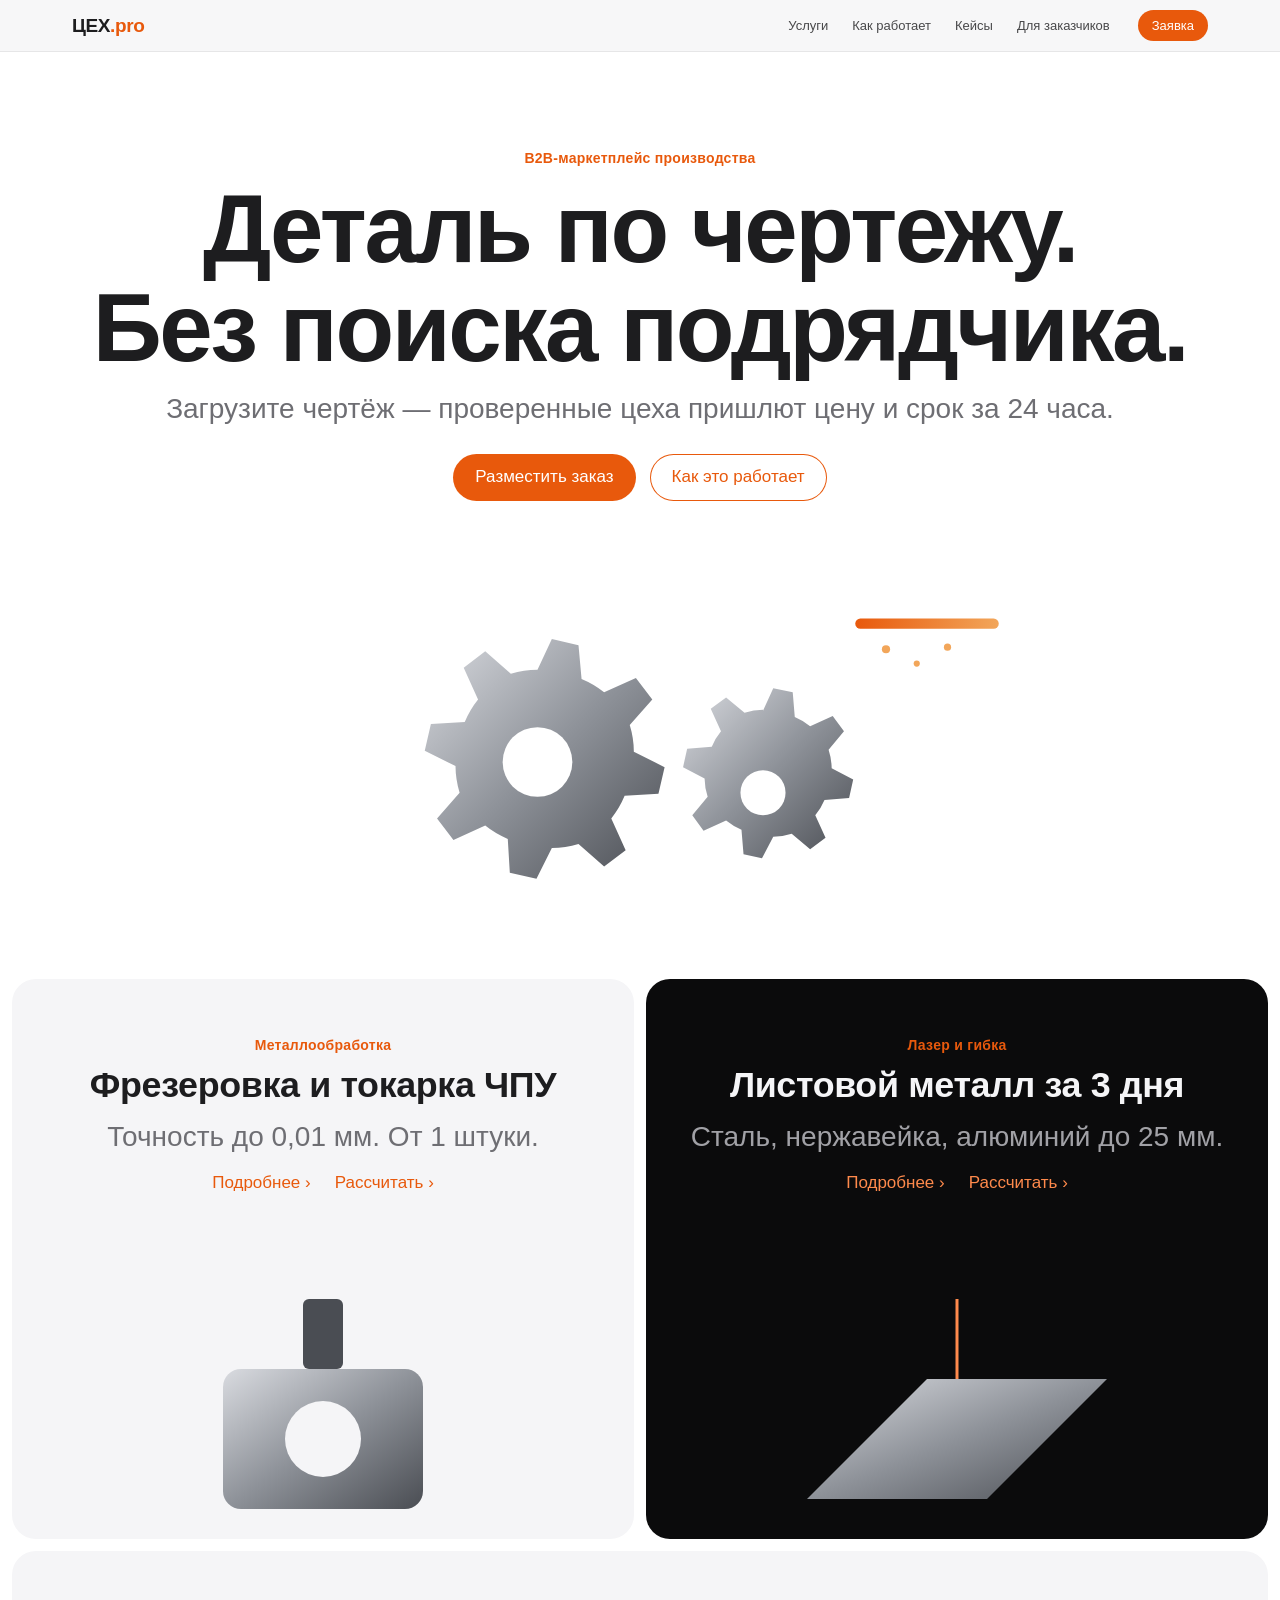
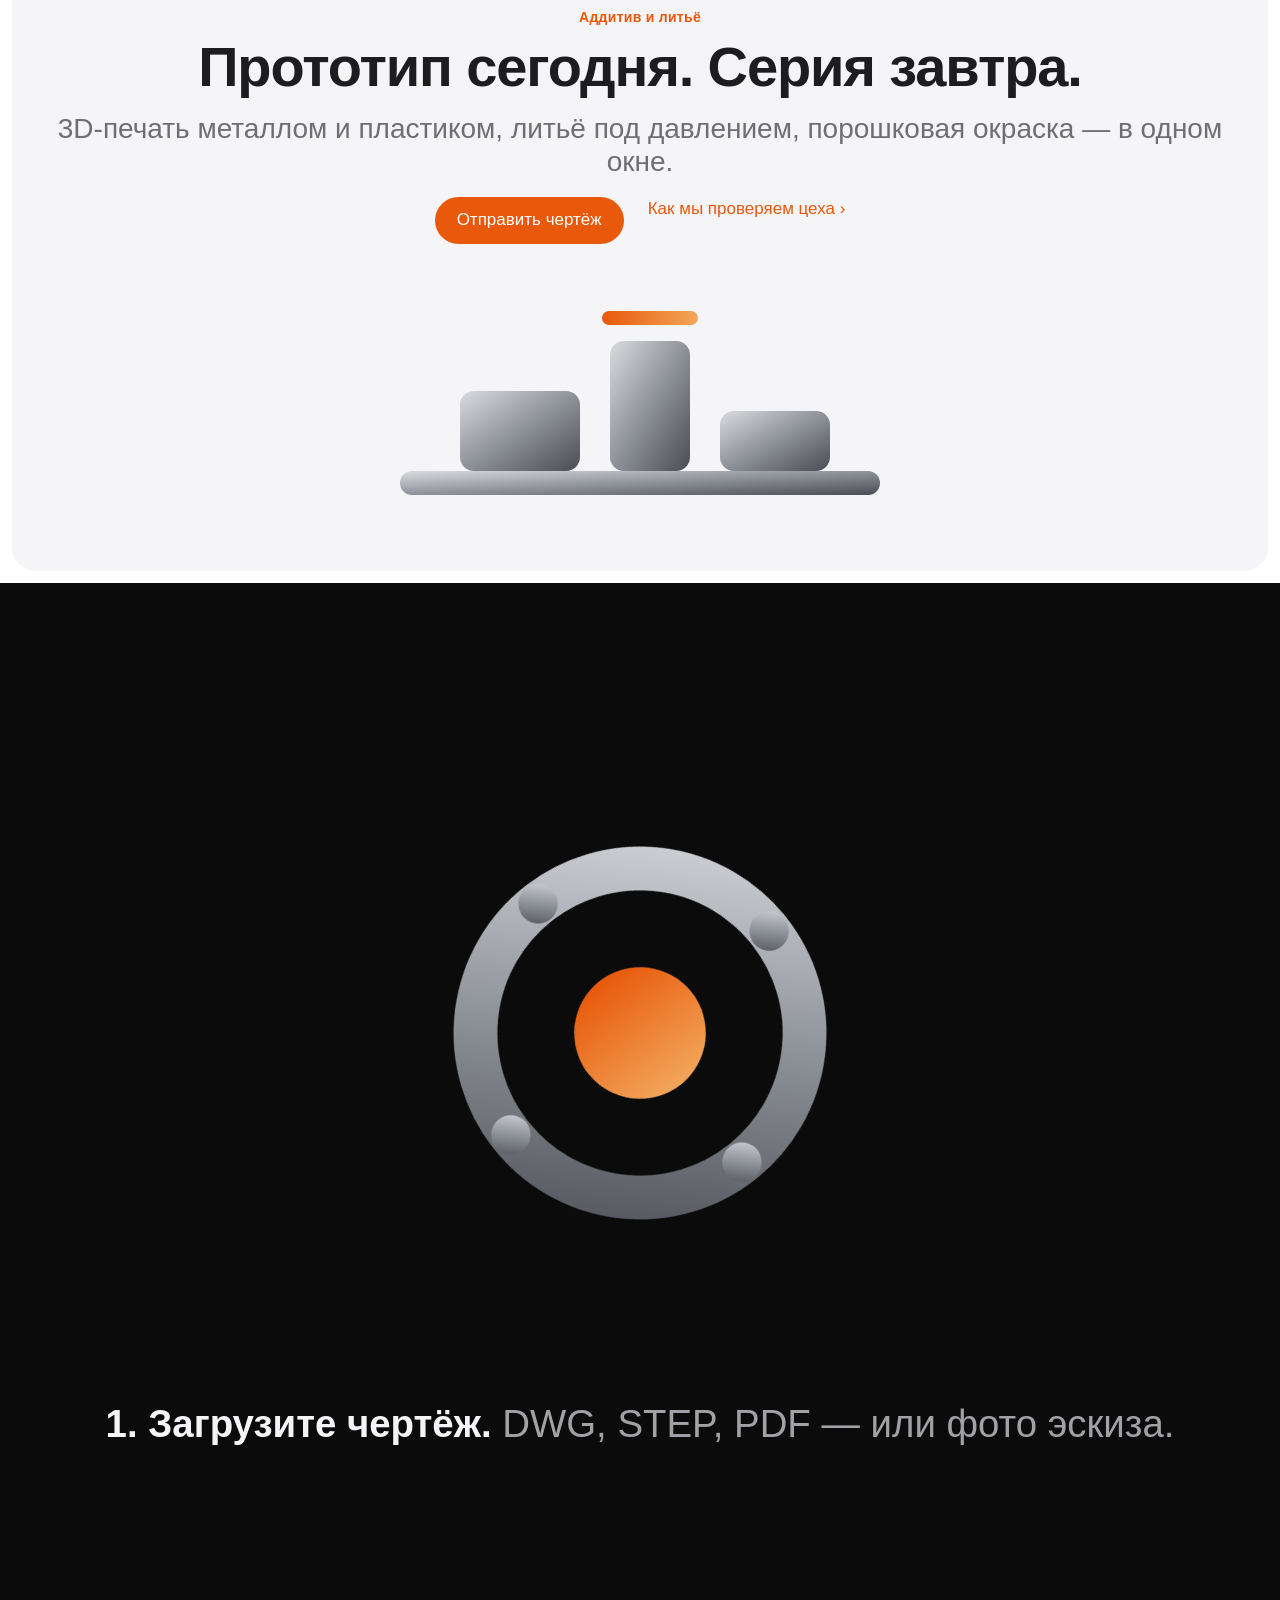
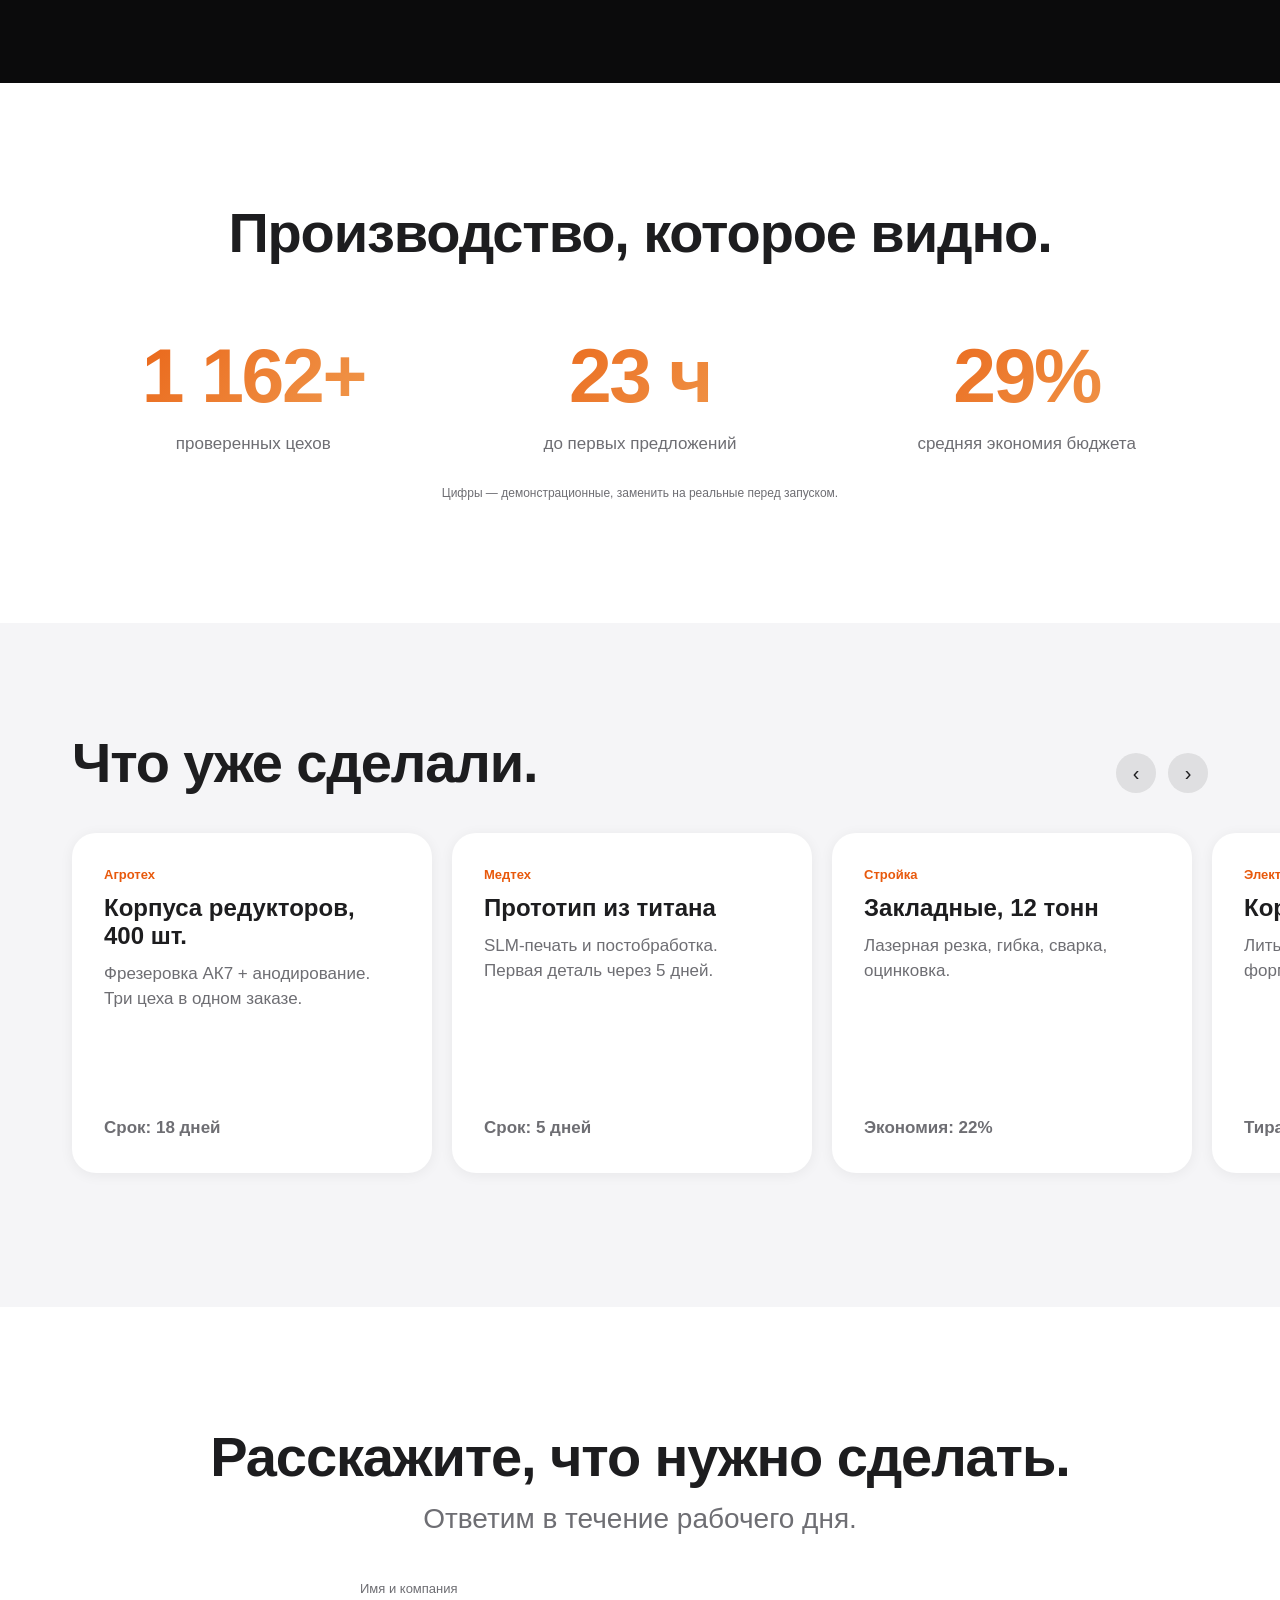
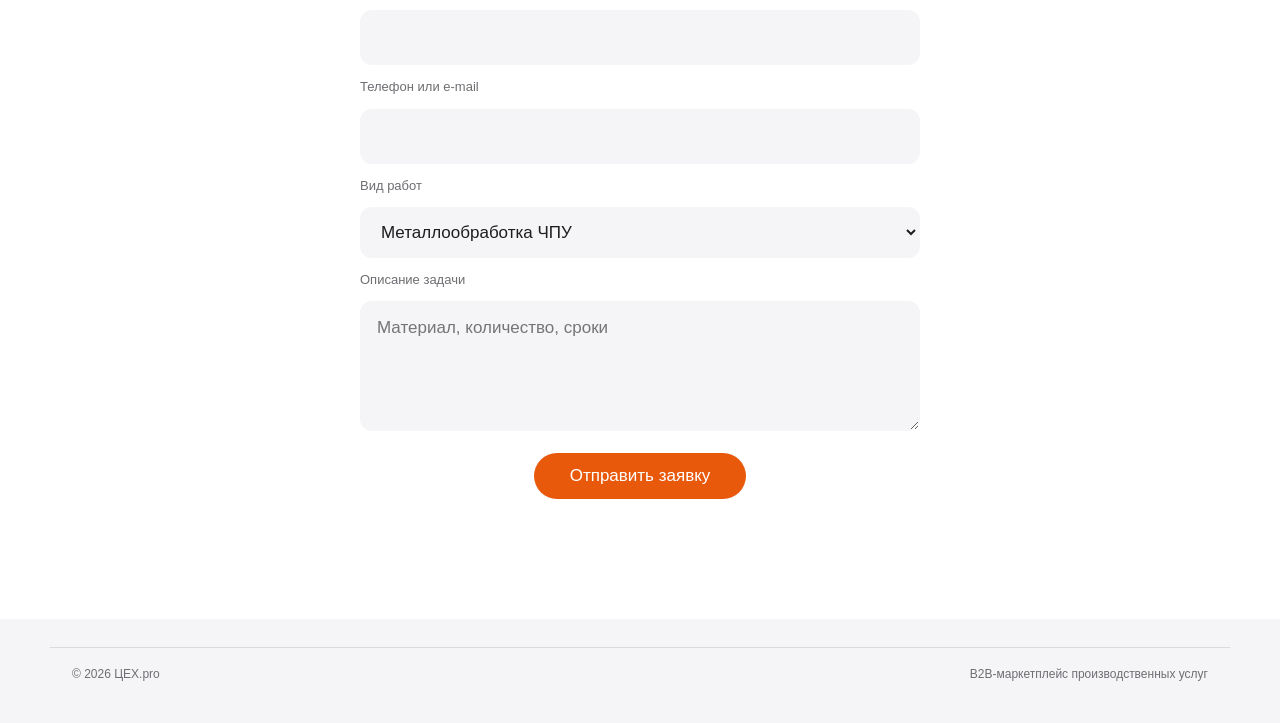
==== apple-style-study/index.html @ a1fe5747 "Лендинг ЦЕХ.pro в стиле apple.com: промт, Playwright-разбор метрик, оригинальная вёрстка с анимациям" ====
<!doctype html>
<html lang="ru">
<head>
<meta charset="utf-8">
<meta name="viewport" content="width=device-width, initial-scale=1">
<title>ЦЕХ.pro — производство под ваш заказ</title>
<meta name="description" content="ЦЕХ.pro — B2B-маркетплейс производственных услуг: металлообработка, лазерная резка, литьё, 3D-печать. Заявка — предложения от проверенных цехов.">
<style>
:root{
  --ink:#1d1d1f; --muted:#6e6e73; --bg:#fff; --bg-alt:#f5f5f7; --bg-dark:#0b0b0c; --ink-dark:#f5f5f7;
  --accent:#e8590c; --accent-hover:#c94a06; --accent-on-dark:#ff8a4c;
  --ease:cubic-bezier(.4,0,.6,1); --ease-out:cubic-bezier(.22,.61,.36,1);
  --radius:24px; --max:1180px;
  --font:-apple-system,BlinkMacSystemFont,"Segoe UI",Roboto,"Helvetica Neue",Arial,sans-serif;
}
@media (prefers-color-scheme:dark){:root{--ink:#f5f5f7;--muted:#a1a1a6;--bg:#000;--bg-alt:#161618;--accent:#ff7a33;--accent-hover:#ff8f52}}
*{box-sizing:border-box;margin:0;padding:0}
html{scroll-behavior:smooth}
body{font:17px/1.47 var(--font);color:var(--ink);background:var(--bg);-webkit-font-smoothing:antialiased;overflow-x:hidden}
a{color:inherit}
:focus-visible{outline:2px solid var(--accent);outline-offset:3px;border-radius:6px}
.wrap{max-width:var(--max);margin:0 auto;padding:0 22px}

/* Nav: glass */
.nav{position:sticky;top:0;z-index:50;height:52px;background:color-mix(in srgb,var(--bg-alt) 80%,transparent);
  backdrop-filter:saturate(1.8) blur(20px);-webkit-backdrop-filter:saturate(1.8) blur(20px);
  border-bottom:1px solid color-mix(in srgb,var(--ink) 8%,transparent)}
.nav .wrap{display:flex;align-items:center;gap:28px;height:100%}
.logo{font-weight:700;letter-spacing:-.02em;text-decoration:none;font-size:19px}
.logo b{color:var(--accent)}
.nav ul{display:flex;gap:24px;list-style:none;margin-left:auto;font-size:13px}
.nav ul a{text-decoration:none;opacity:.8;transition:opacity .32s var(--ease)}
.nav ul a:hover{opacity:1}
.nav .btn{padding:6px 14px;font-size:13px}
@media (max-width:760px){.nav ul{display:none}.nav .btn{margin-left:auto}}

/* Buttons */
.btn{display:inline-block;padding:11px 22px;border-radius:980px;background:var(--accent);color:#fff;text-decoration:none;
  font-size:17px;border:0;cursor:pointer;font-family:inherit;transition:background .32s var(--ease),transform .32s var(--ease)}
.btn:hover{background:var(--accent-hover)}
.btn:active{transform:scale(.97)}
.btn.ghost{background:transparent;color:var(--accent);box-shadow:inset 0 0 0 1px var(--accent)}
.btn.ghost:hover{background:var(--accent);color:#fff}
.link{color:var(--accent);text-decoration:none}
.link:hover{text-decoration:underline}
.link::after{content:" ›"}

/* Type */
.eyebrow{font-size:14px;font-weight:600;color:var(--accent);letter-spacing:.02em;margin-bottom:10px}
h1{font-size:clamp(44px,7.5vw,96px);line-height:1.04;letter-spacing:-.025em;font-weight:700}
h2{font-size:clamp(32px,4.6vw,56px);line-height:1.08;letter-spacing:-.02em;font-weight:700}
h3{font-size:clamp(26px,2.8vw,36px);line-height:1.12;letter-spacing:-.01em;font-weight:600}
.lead{font-size:clamp(19px,2.2vw,28px);line-height:1.2;color:var(--muted);margin-top:14px}
.ctas{display:flex;gap:14px;justify-content:center;flex-wrap:wrap;margin-top:28px}

/* Hero */
.hero{text-align:center;padding:96px 0 0;overflow:hidden}
.hero-art{margin:56px auto 0;width:min(820px,92vw);aspect-ratio:16/8;position:relative}
.hero-art svg{width:100%;height:100%;display:block}
.gear{transform-origin:center;transform-box:fill-box;animation:spin 18s linear infinite}
.gear.rev{animation-direction:reverse;animation-duration:12s}
@keyframes spin{to{transform:rotate(360deg)}}
.spark{animation:spark 1.6s var(--ease) infinite}
@keyframes spark{0%,100%{opacity:.15}50%{opacity:1}}

/* Tiles */
.tiles{display:grid;grid-template-columns:1fr 1fr;gap:12px;padding:12px}
.tile{border-radius:var(--radius);background:var(--bg-alt);min-height:560px;padding:56px 32px 0;text-align:center;overflow:hidden;
  display:flex;flex-direction:column;align-items:center}
.tile.dark{background:var(--bg-dark);color:var(--ink-dark)}
.tile.dark .lead{color:#a1a1a6}
.tile.dark .link{color:var(--accent-on-dark)}
.tile .ctas{margin-top:18px;gap:24px}
.tile-art{margin-top:auto;width:100%;max-width:420px;height:240px;transition:transform .9s var(--ease-out)}
.tile:hover .tile-art{transform:translateY(-10px) scale(1.03)}
.tile.wide{grid-column:1/-1;min-height:620px}
@media (max-width:760px){.tiles{grid-template-columns:1fr}.tile{min-height:500px;padding:44px 20px 0}}

/* Sticky scrollytelling */
.story{height:300vh;position:relative;background:var(--bg-dark);color:var(--ink-dark)}
.story-stage{position:sticky;top:0;height:100vh;display:grid;place-items:center;overflow:hidden}
.story-part{width:min(520px,70vw);will-change:transform,opacity}
.story-steps{position:absolute;inset:auto 0 9vh;text-align:center;padding:0 22px}
.story-steps p{font-size:clamp(22px,3vw,40px);font-weight:600;line-height:1.15;position:absolute;left:0;right:0;opacity:0;
  transform:translateY(20px);transition:opacity .6s var(--ease),transform .6s var(--ease)}
.story-steps p.on{opacity:1;transform:none}
.story-steps span{color:#a1a1a6;font-weight:400}

/* Numbers */
.stats{padding:120px 0;text-align:center}
.stats-grid{display:grid;grid-template-columns:repeat(3,1fr);gap:24px;margin-top:56px}
.stat b{display:block;font-size:clamp(48px,6vw,80px);font-weight:700;letter-spacing:-.03em;
  background:linear-gradient(135deg,var(--accent),#f2a65a);-webkit-background-clip:text;background-clip:text;color:transparent}
.stat span{color:var(--muted)}
@media (max-width:760px){.stats-grid{grid-template-columns:1fr}}

/* Carousel */
.cases{background:var(--bg-alt);padding:110px 0}
.rail{display:flex;gap:20px;overflow-x:auto;scroll-snap-type:x mandatory;padding:40px 22px 24px;scrollbar-width:none;
  scroll-padding-left:max(22px,calc((100vw - var(--max))/2 + 22px))}
.rail::-webkit-scrollbar{display:none}
.rail::before,.rail::after{content:"";flex:0 0 max(0px,calc((100vw - var(--max))/2))}
.card{flex:0 0 min(360px,80vw);scroll-snap-align:start;background:var(--bg);border-radius:var(--radius);padding:32px;min-height:340px;
  display:flex;flex-direction:column;box-shadow:0 2px 14px rgba(0,0,0,.06);transition:transform .32s var(--ease),box-shadow .32s var(--ease)}
.card:hover{transform:scale(1.015);box-shadow:0 8px 30px rgba(0,0,0,.1)}
.card small{color:var(--accent);font-weight:600;font-size:13px}
.card h4{font-size:24px;line-height:1.15;margin:10px 0 12px}
.card p{color:var(--muted)}
.card .price{margin-top:auto;font-weight:600}
.rail-nav{display:flex;gap:12px;justify-content:flex-end}
.rail-nav button{width:40px;height:40px;border-radius:50%;border:0;background:color-mix(in srgb,var(--ink) 10%,transparent);color:var(--ink);
  font-size:20px;cursor:pointer;transition:background .24s ease}
.rail-nav button:hover{background:color-mix(in srgb,var(--ink) 18%,transparent)}

/* Form */
.order{padding:120px 0;text-align:center}
form{max-width:560px;margin:44px auto 0;display:grid;gap:12px;text-align:left}
label{font-size:13px;color:var(--muted)}
input,textarea,select{width:100%;font:inherit;color:var(--ink);background:var(--bg-alt);border:1px solid transparent;border-radius:12px;
  padding:14px 16px;transition:border-color .24s ease,background .24s ease}
input:focus,textarea:focus,select:focus{outline:none;border-color:var(--accent);background:var(--bg)}
form .btn{justify-self:center;margin-top:10px;padding:13px 36px}
.ok{display:none;text-align:center;font-size:21px;margin-top:20px}

footer{background:var(--bg-alt);color:var(--muted);font-size:12px;padding:28px 0 40px}
footer .wrap{display:flex;justify-content:space-between;flex-wrap:wrap;gap:12px;border-top:1px solid color-mix(in srgb,var(--ink) 12%,transparent);padding-top:18px}

/* Reveal on scroll */
.reveal{opacity:0;transform:translateY(40px);transition:opacity .9s var(--ease-out),transform .9s var(--ease-out)}
.reveal.in{opacity:1;transform:none}
.reveal.d1{transition-delay:.1s}.reveal.d2{transition-delay:.2s}

@media (prefers-reduced-motion:reduce){
  *,*::before,*::after{animation:none!important;transition:none!important;scroll-behavior:auto!important}
  .reveal{opacity:1;transform:none}
  .story{height:auto}.story-stage{position:relative;height:auto;padding:100px 0 260px}
  .story-steps p{position:relative;opacity:1;transform:none;margin-bottom:18px}
}
</style>
</head>
<body>

<nav class="nav" aria-label="Основная навигация">
  <div class="wrap">
    <a class="logo" href="#top">ЦЕХ<b>.pro</b></a>
    <ul>
      <li><a href="#services">Услуги</a></li>
      <li><a href="#how">Как работает</a></li>
      <li><a href="#cases">Кейсы</a></li>
      <li><a href="#order">Для заказчиков</a></li>
    </ul>
    <a class="btn" href="#order">Заявка</a>
  </div>
</nav>

<main id="top">
<section class="hero">
  <div class="wrap">
    <p class="eyebrow reveal">B2B-маркетплейс производства</p>
    <h1 class="reveal d1">Деталь по чертежу.<br>Без поиска подрядчика.</h1>
    <p class="lead reveal d2">Загрузите чертёж — проверенные цеха пришлют цену и срок за 24 часа.</p>
    <div class="ctas reveal d2">
      <a class="btn" href="#order">Разместить заказ</a>
      <a class="btn ghost" href="#how">Как это работает</a>
    </div>
  </div>
  <div class="hero-art reveal" aria-hidden="true">
    <svg viewBox="0 0 800 400">
      <defs>
        <linearGradient id="steel" x1="0" y1="0" x2="1" y2="1"><stop offset="0" stop-color="#d9dbe0"/><stop offset=".5" stop-color="#8e9299"/><stop offset="1" stop-color="#4a4d53"/></linearGradient>
        <linearGradient id="hot" x1="0" y1="0" x2="1" y2="0"><stop offset="0" stop-color="#e8590c"/><stop offset="1" stop-color="#f2a65a"/></linearGradient>
      </defs>
      <g class="gear" ><path fill="url(#steel)" d="M300 110l14-30 26 6 3 33a90 90 0 0 1 22 13l31-14 16 21-22 25a90 90 0 0 1 4 26l30 15-6 26-33 2a90 90 0 0 1-13 22l14 31-21 16-25-22a90 90 0 0 1-26 4l-15 30-26-6-2-33a90 90 0 0 1-22-13l-31 14-16-21 22-25a90 90 0 0 1-4-26l-30-15 6-26 33-2a90 90 0 0 1 13-22l-14-31 21-16 25 22a90 90 0 0 1 26-4z"/><circle cx="300" cy="200" r="34" fill="var(--bg)"/></g>
      <g class="gear rev"><path fill="url(#steel)" d="M520 150l10-22 19 4 2 24a62 62 0 0 1 15 9l22-10 11 15-15 18a62 62 0 0 1 3 18l21 11-4 18-24 2a62 62 0 0 1-9 15l10 22-15 11-18-15a62 62 0 0 1-18 3l-11 21-18-4-2-24a62 62 0 0 1-15-9l-22 10-11-15 15-18a62 62 0 0 1-3-18l-21-11 4-18 24-2a62 62 0 0 1 9-15l-10-22 15-11 18 15a62 62 0 0 1 18-3z"/><circle cx="520" cy="230" r="22" fill="var(--bg)"/></g>
      <rect x="610" y="60" width="140" height="10" rx="5" fill="url(#hot)"/>
      <g fill="#f2a65a"><circle class="spark" cx="640" cy="90" r="4"/><circle class="spark" style="animation-delay:.4s" cx="670" cy="104" r="3"/><circle class="spark" style="animation-delay:.8s" cx="700" cy="88" r="3.5"/></g>
    </svg>
  </div>
</section>

<section class="tiles" id="services" aria-label="Услуги">
  <article class="tile reveal">
    <p class="eyebrow">Металлообработка</p>
    <h3>Фрезеровка и токарка ЧПУ</h3>
    <p class="lead">Точность до 0,01 мм. От 1 штуки.</p>
    <div class="ctas"><a class="link" href="#cases">Подробнее</a><a class="link" href="#order">Рассчитать</a></div>
    <svg class="tile-art" viewBox="0 0 420 240" aria-hidden="true"><rect x="110" y="70" width="200" height="140" rx="18" fill="url(#steel)"/><circle cx="210" cy="140" r="38" fill="var(--bg-alt)"/><rect x="190" y="0" width="40" height="70" rx="6" fill="#4a4d53"/></svg>
  </article>
  <article class="tile dark reveal d1">
    <p class="eyebrow">Лазер и гибка</p>
    <h3>Листовой металл за 3 дня</h3>
    <p class="lead">Сталь, нержавейка, алюминий до 25 мм.</p>
    <div class="ctas"><a class="link" href="#cases">Подробнее</a><a class="link" href="#order">Рассчитать</a></div>
    <svg class="tile-art" viewBox="0 0 420 240" aria-hidden="true"><path d="M60 200l120-120h180l-120 120z" fill="url(#steel)"/><path d="M180 80l60 0" stroke="url(#hot)" stroke-width="6" stroke-linecap="round"/><line x1="210" y1="0" x2="210" y2="80" stroke="#ff8a4c" stroke-width="3" class="spark"/></svg>
  </article>
  <article class="tile wide reveal">
    <p class="eyebrow">Аддитив и литьё</p>
    <h2>Прототип сегодня. Серия завтра.</h2>
    <p class="lead">3D-печать металлом и пластиком, литьё под давлением, порошковая окраска — в одном окне.</p>
    <div class="ctas"><a class="btn" href="#order">Отправить чертёж</a><a class="link" href="#how">Как мы проверяем цеха</a></div>
    <svg class="tile-art" style="max-width:640px;height:300px" viewBox="0 0 640 300" aria-hidden="true">
      <g fill="url(#steel)"><rect x="80" y="200" width="480" height="24" rx="12"/><rect x="140" y="120" width="120" height="80" rx="14"/><rect x="290" y="70" width="80" height="130" rx="14"/><rect x="400" y="140" width="110" height="60" rx="14"/></g>
      <rect x="282" y="40" width="96" height="14" rx="7" fill="url(#hot)"/>
    </svg>
  </article>
</section>

<section class="story" id="how" aria-label="Как работает">
  <div class="story-stage">
    <svg class="story-part" id="part" viewBox="0 0 400 400" aria-hidden="true">
      <circle cx="200" cy="200" r="150" fill="none" stroke="url(#steel)" stroke-width="40"/>
      <g fill="url(#steel)"><circle cx="200" cy="50" r="18"/><circle cx="350" cy="200" r="18"/><circle cx="200" cy="350" r="18"/><circle cx="50" cy="200" r="18"/></g>
      <circle cx="200" cy="200" r="60" fill="url(#hot)" id="core"/>
    </svg>
    <div class="story-steps" aria-live="polite">
      <p data-step="0" class="on">1. Загрузите чертёж. <span>DWG, STEP, PDF — или фото эскиза.</span></p>
      <p data-step="1">2. Получите предложения. <span>Цена и срок от 3–7 цехов за сутки.</span></p>
      <p data-step="2">3. Примите деталь. <span>Оплата через безопасную сделку после приёмки.</span></p>
    </div>
  </div>
</section>

<section class="stats">
  <div class="wrap">
    <h2 class="reveal">Производство, которое видно.</h2>
    <div class="stats-grid">
      <div class="stat reveal"><b data-count="1200" data-suffix="+">0</b><span>проверенных цехов</span></div>
      <div class="stat reveal d1"><b data-count="24" data-suffix=" ч">0</b><span>до первых предложений</span></div>
      <div class="stat reveal d2"><b data-count="30" data-suffix="%">0</b><span>средняя экономия бюджета</span></div>
    </div>
    <p style="color:var(--muted);font-size:12px;margin-top:28px">Цифры — демонстрационные, заменить на реальные перед запуском.</p>
  </div>
</section>

<section class="cases" id="cases" aria-label="Кейсы">
  <div class="wrap" style="display:flex;justify-content:space-between;align-items:end;gap:20px;flex-wrap:wrap">
    <h2 class="reveal">Что уже сделали.</h2>
    <div class="rail-nav"><button type="button" data-dir="-1" aria-label="Назад">‹</button><button type="button" data-dir="1" aria-label="Вперёд">›</button></div>
  </div>
  <div class="rail" id="rail" tabindex="0" aria-label="Карусель кейсов">
    <article class="card"><small>Агротех</small><h4>Корпуса редукторов, 400 шт.</h4><p>Фрезеровка АК7 + анодирование. Три цеха в одном заказе.</p><p class="price">Срок: 18 дней</p></article>
    <article class="card"><small>Медтех</small><h4>Прототип из титана</h4><p>SLM-печать и постобработка. Первая деталь через 5 дней.</p><p class="price">Срок: 5 дней</p></article>
    <article class="card"><small>Стройка</small><h4>Закладные, 12 тонн</h4><p>Лазерная резка, гибка, сварка, оцинковка.</p><p class="price">Экономия: 22%</p></article>
    <article class="card"><small>Электроника</small><h4>Корпуса приборов</h4><p>Литьё ABS под давлением, пресс-форма за 3 недели.</p><p class="price">Тираж: 5 000 шт.</p></article>
    <article class="card"><small>Машиностроение</small><h4>Валы и втулки</h4><p>Токарная обработка 40Х, термообработка, ОТК.</p><p class="price">Брак: 0%</p></article>
  </div>
</section>

<section class="order" id="order" aria-label="Заявка">
  <div class="wrap">
    <h2 class="reveal">Расскажите, что нужно сделать.</h2>
    <p class="lead reveal d1">Ответим в течение рабочего дня.</p>
    <form id="form" class="reveal d2">
      <label for="f-name">Имя и компания</label><input id="f-name" name="name" required autocomplete="organization">
      <label for="f-contact">Телефон или e-mail</label><input id="f-contact" name="contact" required>
      <label for="f-kind">Вид работ</label>
      <select id="f-kind" name="kind"><option>Металлообработка ЧПУ</option><option>Лазерная резка и гибка</option><option>3D-печать</option><option>Литьё</option><option>Другое</option></select>
      <label for="f-msg">Описание задачи</label><textarea id="f-msg" name="msg" rows="4" placeholder="Материал, количество, сроки"></textarea>
      <button class="btn" type="submit">Отправить заявку</button>
    </form>
    <p class="ok" id="ok" role="status">Спасибо! Заявка принята (демо — данные никуда не отправлены).</p>
  </div>
</section>
</main>

<footer><div class="wrap"><span>© 2026 ЦЕХ.pro</span><span>B2B-маркетплейс производственных услуг</span></div></footer>

<script>
(() => {
  const reduce = matchMedia('(prefers-reduced-motion: reduce)').matches;

  // Reveal on scroll
  const io = new IntersectionObserver(es => es.forEach(e => {
    if (e.isIntersecting) { e.target.classList.add('in'); io.unobserve(e.target); }
  }), { threshold: .15, rootMargin: '0px 0px -40px 0px' });
  document.querySelectorAll('.reveal').forEach(el => io.observe(el));

  // Count-up
  const cio = new IntersectionObserver(es => es.forEach(e => {
    if (!e.isIntersecting) return; cio.unobserve(e.target);
    const el = e.target, end = +el.dataset.count, suf = el.dataset.suffix || '';
    if (reduce) { el.textContent = end.toLocaleString('ru') + suf; return; }
    const t0 = performance.now(), dur = 1400;
    const tick = t => { const p = Math.min(1, (t - t0) / dur), v = Math.round(end * (1 - Math.pow(1 - p, 3)));
      el.textContent = v.toLocaleString('ru') + suf; if (p < 1) requestAnimationFrame(tick); };
    requestAnimationFrame(tick);
  }), { threshold: .6 });
  document.querySelectorAll('[data-count]').forEach(el => cio.observe(el));

  // Sticky scrollytelling
  const story = document.querySelector('.story'), part = document.getElementById('part'),
        core = document.getElementById('core'), steps = [...document.querySelectorAll('.story-steps p')];
  let ticking = false;
  const onScroll = () => {
    ticking = false;
    const r = story.getBoundingClientRect(), total = story.offsetHeight - innerHeight;
    const p = Math.min(1, Math.max(0, -r.top / total));
    part.style.transform = `scale(${0.7 + p * 0.5}) rotate(${p * 180}deg)`;
    part.style.opacity = 0.35 + Math.min(1, p * 3) * 0.65;
    core.style.opacity = p;
    const idx = Math.min(steps.length - 1, Math.floor(p * steps.length));
    steps.forEach((s, i) => s.classList.toggle('on', i === idx));
  };
  if (!reduce) {
    addEventListener('scroll', () => { if (!ticking) { ticking = true; requestAnimationFrame(onScroll); } }, { passive: true });
    onScroll();
  }

  // Carousel buttons
  const rail = document.getElementById('rail');
  document.querySelectorAll('.rail-nav button').forEach(b => b.addEventListener('click', () =>
    rail.scrollBy({ left: b.dataset.dir * (rail.querySelector('.card').offsetWidth + 20), behavior: reduce ? 'auto' : 'smooth' })));

  // Demo form
  document.getElementById('form').addEventListener('submit', e => {
    e.preventDefault(); e.target.style.display = 'none'; document.getElementById('ok').style.display = 'block';
  });
})();
</script>
</body>
</html>
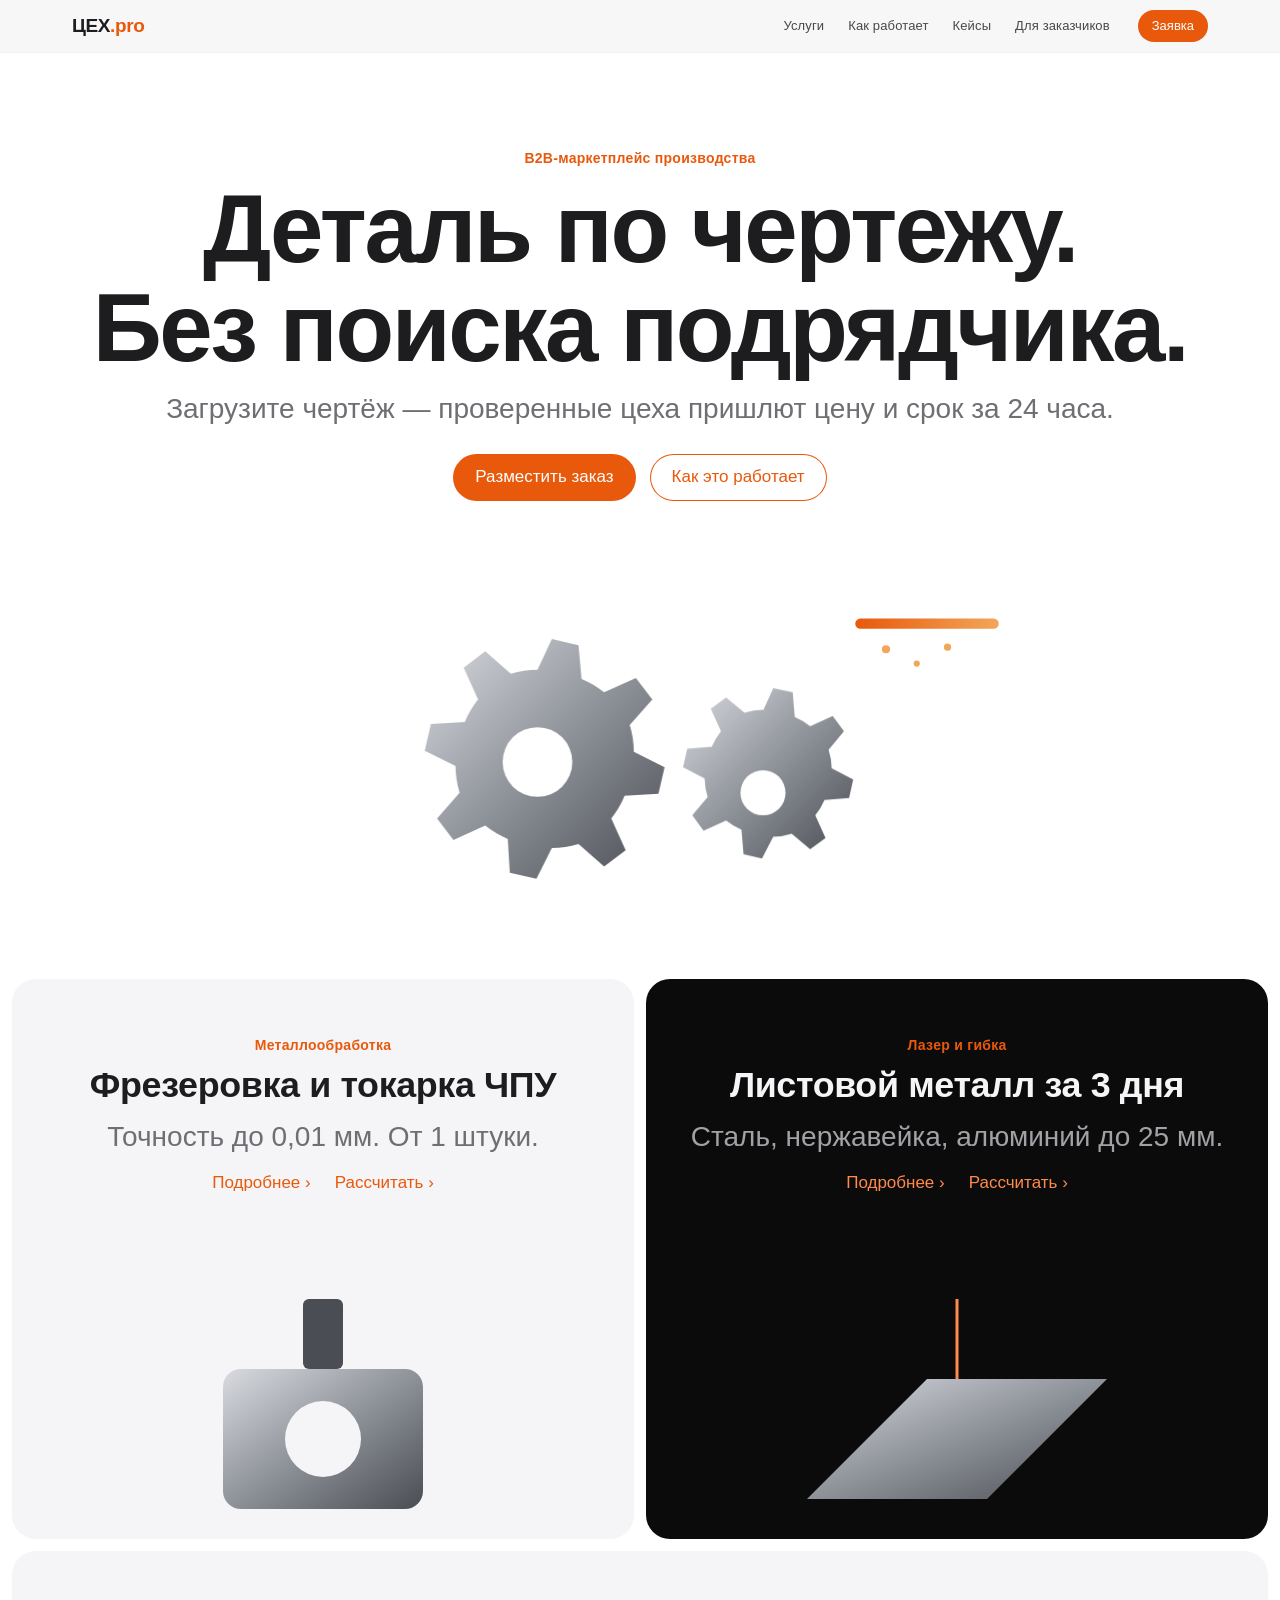
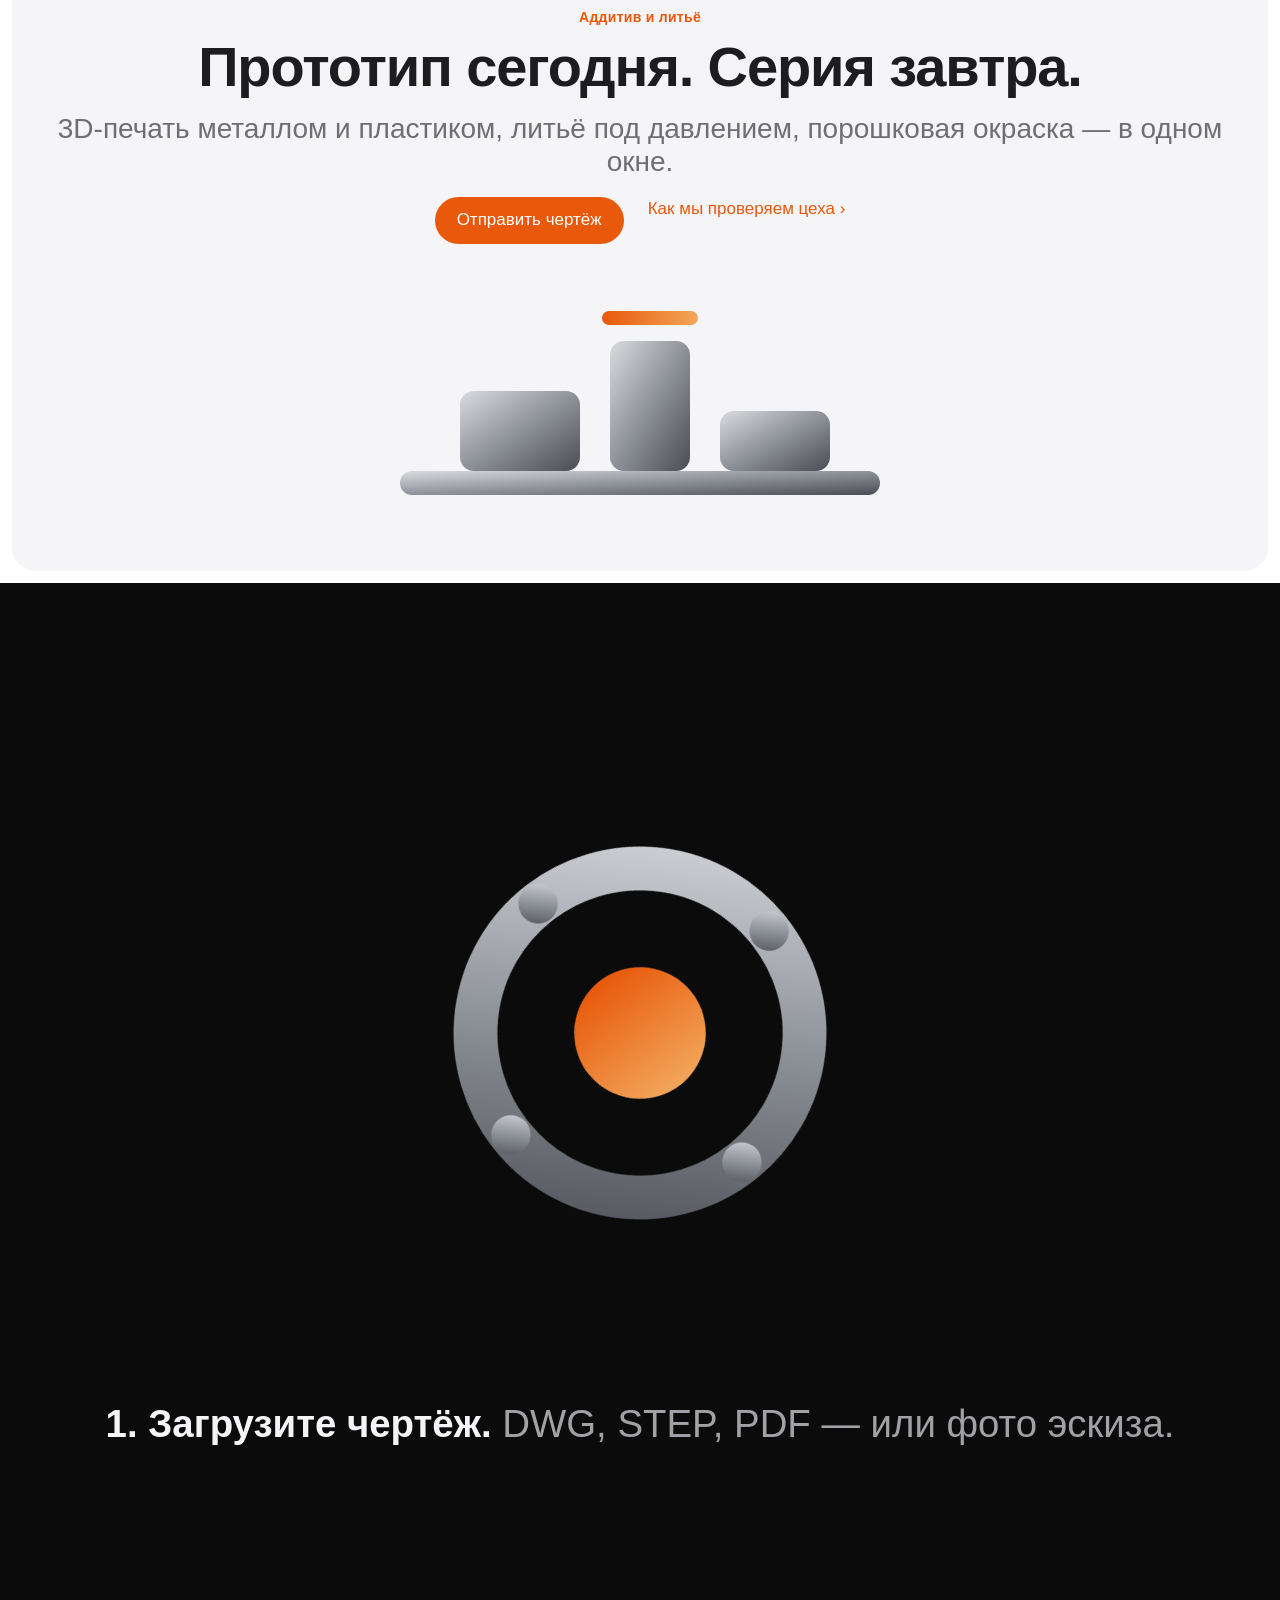
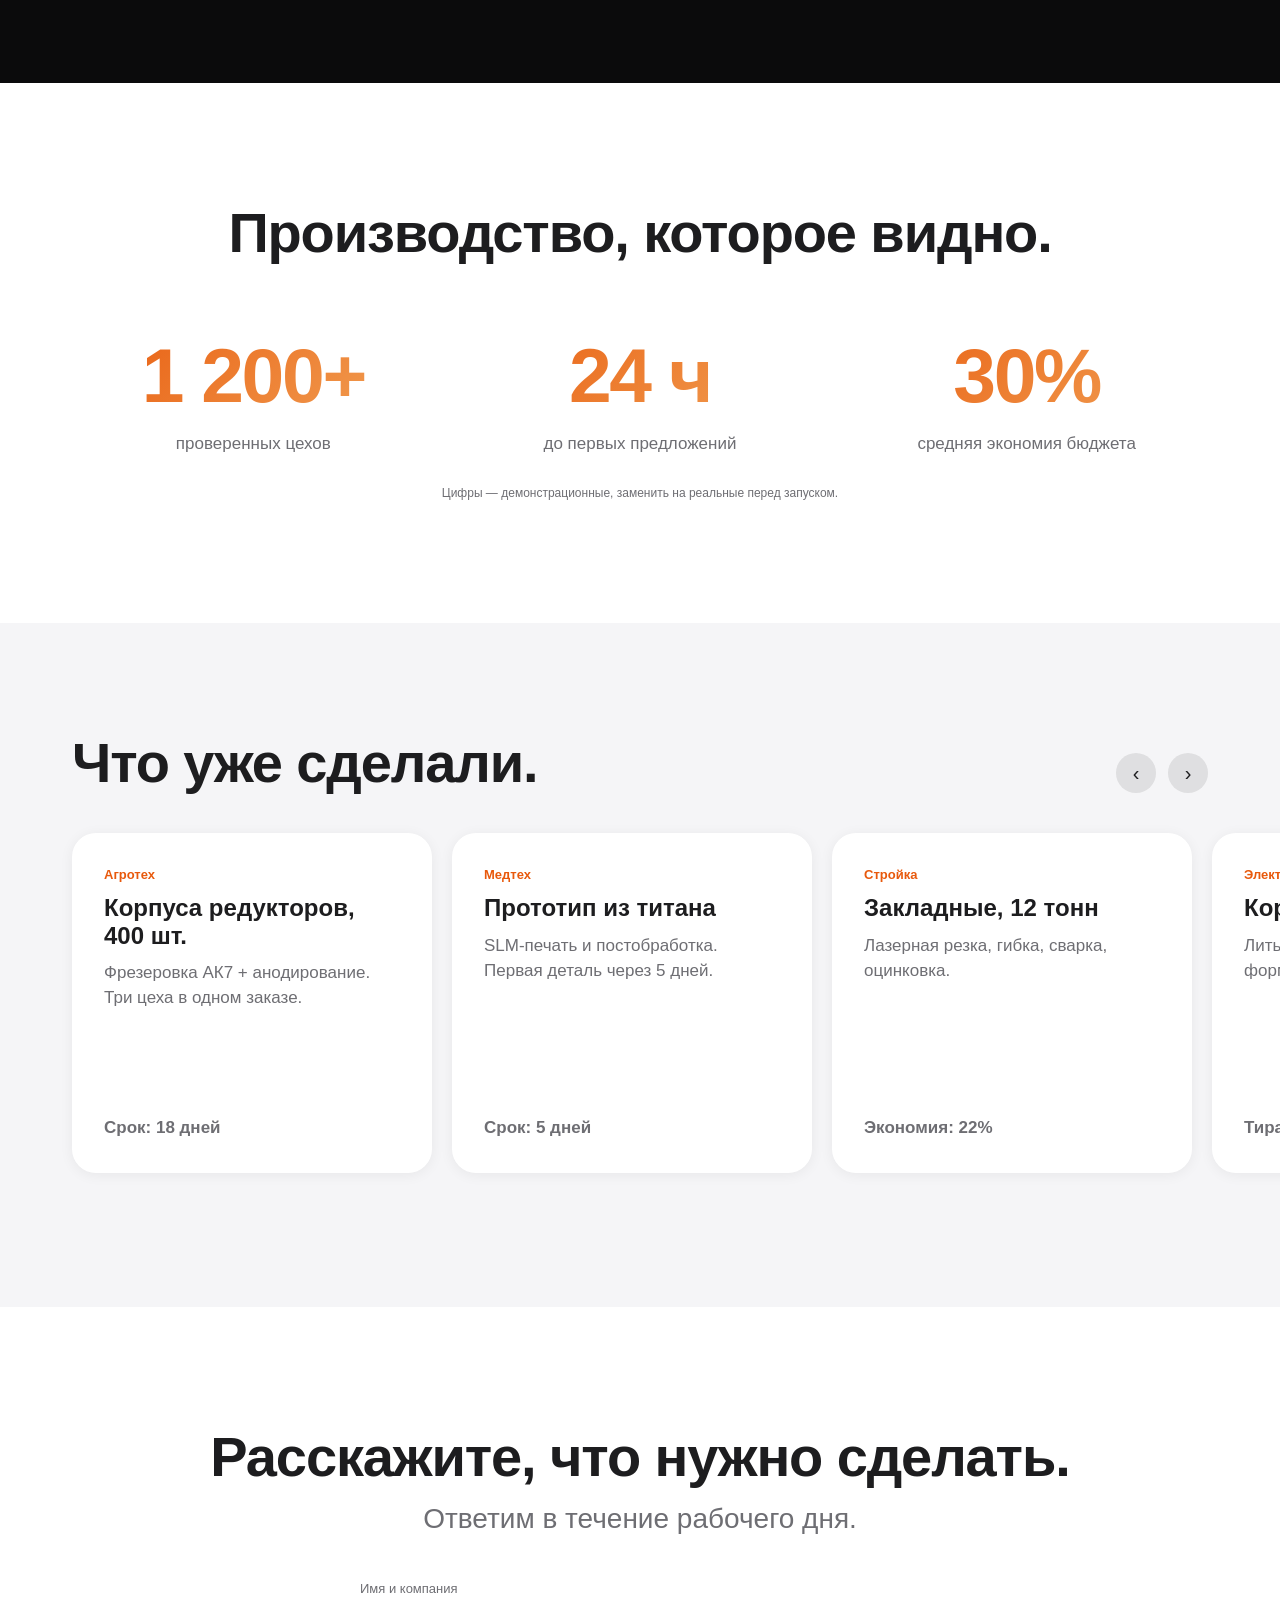
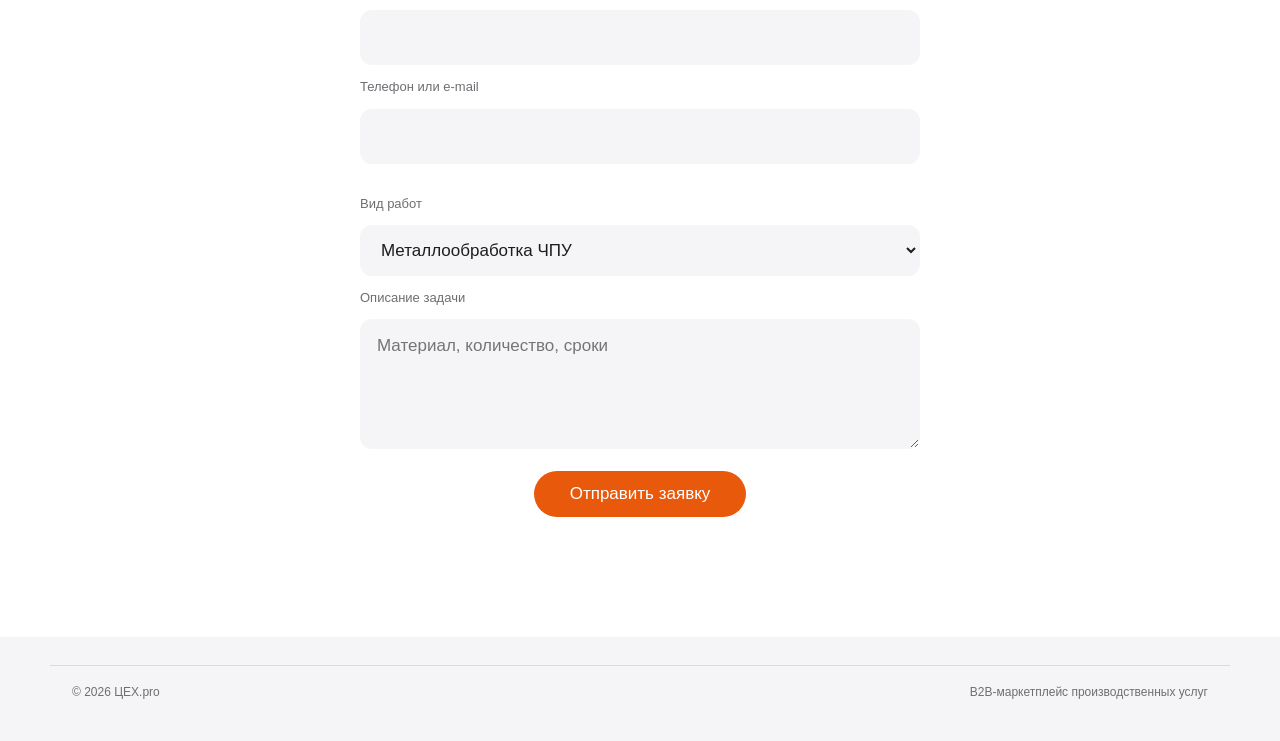
==== commit 09379071: "Применён скилл apple-design: физика карусели, скролл-шестерни, мгновенный отклик, inline-валидация, " ====
--- a/apple-style-study/index.html
+++ b/apple-style-study/index.html
@@ -24,7 +24,10 @@
 /* Nav: glass */
 .nav{position:sticky;top:0;z-index:50;height:52px;background:color-mix(in srgb,var(--bg-alt) 80%,transparent);
   backdrop-filter:saturate(1.8) blur(20px);-webkit-backdrop-filter:saturate(1.8) blur(20px);
-  border-bottom:1px solid color-mix(in srgb,var(--ink) 8%,transparent)}
+  box-shadow:0 1px 0 color-mix(in srgb,var(--ink) 6%,transparent)}
+.nav ul a,.logo{letter-spacing:.01em}
+@media (prefers-reduced-transparency:reduce){.nav{background:var(--bg-alt);backdrop-filter:none;-webkit-backdrop-filter:none}}
+@media (prefers-contrast:more){.nav{background:var(--bg);box-shadow:0 1px 0 var(--ink)}:root{--muted:#3a3a3c}}
 .nav .wrap{display:flex;align-items:center;gap:28px;height:100%}
 .logo{font-weight:700;letter-spacing:-.02em;text-decoration:none;font-size:19px}
 .logo b{color:var(--accent)}
@@ -38,7 +41,7 @@
 .btn{display:inline-block;padding:11px 22px;border-radius:980px;background:var(--accent);color:#fff;text-decoration:none;
   font-size:17px;border:0;cursor:pointer;font-family:inherit;transition:background .32s var(--ease),transform .32s var(--ease)}
 .btn:hover{background:var(--accent-hover)}
-.btn:active{transform:scale(.97)}
+.btn:active{transform:scale(.97);transition:transform .1s ease-out}
 .btn.ghost{background:transparent;color:var(--accent);box-shadow:inset 0 0 0 1px var(--accent)}
 .btn.ghost:hover{background:var(--accent);color:#fff}
 .link{color:var(--accent);text-decoration:none}
@@ -57,9 +60,7 @@
 .hero{text-align:center;padding:96px 0 0;overflow:hidden}
 .hero-art{margin:56px auto 0;width:min(820px,92vw);aspect-ratio:16/8;position:relative}
 .hero-art svg{width:100%;height:100%;display:block}
-.gear{transform-origin:center;transform-box:fill-box;animation:spin 18s linear infinite}
-.gear.rev{animation-direction:reverse;animation-duration:12s}
-@keyframes spin{to{transform:rotate(360deg)}}
+.gear{transform-origin:center;transform-box:fill-box;will-change:transform}
 .spark{animation:spark 1.6s var(--ease) infinite}
 @keyframes spark{0%,100%{opacity:.15}50%{opacity:1}}
 
@@ -99,6 +100,9 @@
 .rail{display:flex;gap:20px;overflow-x:auto;scroll-snap-type:x mandatory;padding:40px 22px 24px;scrollbar-width:none;
   scroll-padding-left:max(22px,calc((100vw - var(--max))/2 + 22px))}
 .rail::-webkit-scrollbar{display:none}
+.rail.drag{scroll-snap-type:none;cursor:grabbing;user-select:none}
+@media (pointer:fine){.rail{cursor:grab}}
+.rail .card{will-change:transform}
 .rail::before,.rail::after{content:"";flex:0 0 max(0px,calc((100vw - var(--max))/2))}
 .card{flex:0 0 min(360px,80vw);scroll-snap-align:start;background:var(--bg);border-radius:var(--radius);padding:32px;min-height:340px;
   display:flex;flex-direction:column;box-shadow:0 2px 14px rgba(0,0,0,.06);transition:transform .32s var(--ease),box-shadow .32s var(--ease)}
@@ -120,6 +124,8 @@
   padding:14px 16px;transition:border-color .24s ease,background .24s ease}
 input:focus,textarea:focus,select:focus{outline:none;border-color:var(--accent);background:var(--bg)}
 form .btn{justify-self:center;margin-top:10px;padding:13px 36px}
+input:user-invalid{border-color:#d70015}
+.hint{font-size:12px;color:#d70015;min-height:1em;margin-top:-6px}
 .ok{display:none;text-align:center;font-size:21px;margin-top:20px}
 
 footer{background:var(--bg-alt);color:var(--muted);font-size:12px;padding:28px 0 40px}
@@ -131,8 +137,10 @@
 .reveal.d1{transition-delay:.1s}.reveal.d2{transition-delay:.2s}
 
 @media (prefers-reduced-motion:reduce){
-  *,*::before,*::after{animation:none!important;transition:none!important;scroll-behavior:auto!important}
-  .reveal{opacity:1;transform:none}
+  *,*::before,*::after{animation:none!important;scroll-behavior:auto!important}
+  .reveal{transform:none;transition:opacity .4s ease}
+  .btn,.card,.tile-art{transition:background .2s ease,opacity .2s ease!important;transform:none!important}
+  .story-steps p{transition:none}
   .story{height:auto}.story-stage{position:relative;height:auto;padding:100px 0 260px}
   .story-steps p{position:relative;opacity:1;transform:none;margin-bottom:18px}
 }
@@ -252,7 +260,7 @@
     <p class="lead reveal d1">Ответим в течение рабочего дня.</p>
     <form id="form" class="reveal d2">
       <label for="f-name">Имя и компания</label><input id="f-name" name="name" required autocomplete="organization">
-      <label for="f-contact">Телефон или e-mail</label><input id="f-contact" name="contact" required>
+      <label for="f-contact">Телефон или e-mail</label><input id="f-contact" name="contact" required aria-describedby="f-contact-hint" pattern="(\+?[0-9 \(\)\-]{10,})|([^@\s]+@[^@\s]+\.[^@\s]+)"><p class="hint" id="f-contact-hint" aria-live="polite"></p>
       <label for="f-kind">Вид работ</label>
       <select id="f-kind" name="kind"><option>Металлообработка ЧПУ</option><option>Лазерная резка и гибка</option><option>3D-печать</option><option>Литьё</option><option>Другое</option></select>
       <label for="f-msg">Описание задачи</label><textarea id="f-msg" name="msg" rows="4" placeholder="Материал, количество, сроки"></textarea>
@@ -306,10 +314,71 @@
     onScroll();
   }
 
-  // Carousel buttons
+  // Hero gears follow the scroll (direct manipulation instead of an endless loop)
+  const gears = document.querySelectorAll('.gear');
+  if (!reduce) addEventListener('scroll', () => requestAnimationFrame(() => {
+    const a = scrollY * 0.25;
+    gears[0].style.transform = `rotate(${a}deg)`; gears[1].style.transform = `rotate(${-a * 1.45}deg)`;
+  }), { passive: true });
+
+  // Carousel: 1:1 drag, momentum projection, critically damped spring with velocity handoff, rubber-band
   const rail = document.getElementById('rail');
-  document.querySelectorAll('.rail-nav button').forEach(b => b.addEventListener('click', () =>
-    rail.scrollBy({ left: b.dataset.dir * (rail.querySelector('.card').offsetWidth + 20), behavior: reduce ? 'auto' : 'smooth' })));
+  const cards = [...rail.querySelectorAll('.card')];
+  const maxScroll = () => rail.scrollWidth - rail.clientWidth;
+  const snaps = () => cards.map((c, i) => i === 0 ? 0 : Math.min(maxScroll(), Math.max(0, c.offsetLeft - cards[0].offsetLeft)));
+  const project = (v, d = 0.998) => (v / 1000) * d / (1 - d);           // Apple's projection, v in px/s
+  const rubber = (o, dim, c = 0.55) => (o * dim * c) / (dim + c * Math.abs(o));
+  let spring = null, over = 0;
+  const setOver = o => { over = o; cards.forEach(c => c.style.transform = o ? `translateX(${-o}px)` : ''); };
+  function springTo(target, v0 = 0, response = 0.4) {                    // damping 1.0, starts from live value
+    cancelAnimationFrame(spring);
+    if (reduce) { rail.scrollLeft = target; setOver(0); return; }
+    const w = 2 * Math.PI / response; let x = rail.scrollLeft + over, v = v0, last = performance.now();
+    const step = now => {
+      const dt = Math.min(0.032, (now - last) / 1000); last = now;
+      v += (-w * w * (x - target) - 2 * w * v) * dt; x += v * dt;
+      const m = maxScroll();
+      rail.scrollLeft = Math.min(m, Math.max(0, x)); setOver(x < 0 ? x : x > m ? x - m : 0);
+      if (Math.abs(x - target) < 0.5 && Math.abs(v) < 5) { rail.scrollLeft = target; setOver(0); rail.classList.remove('drag'); return; }
+      spring = requestAnimationFrame(step);
+    };
+    rail.classList.add('drag'); spring = requestAnimationFrame(step);
+  }
+  const nearest = pos => snaps().reduce((a, b) => Math.abs(b - pos) < Math.abs(a - pos) ? b : a);
+  let drag = null;
+  rail.addEventListener('pointerdown', e => {
+    if (e.pointerType !== 'mouse' || e.button !== 0) return;              // touch keeps native scroll
+    cancelAnimationFrame(spring);                                          // interruptible: grab mid-flight
+    drag = { x0: e.clientX, s0: rail.scrollLeft + over, hist: [[e.clientX, e.timeStamp]], moved: false, id: e.pointerId };
+  });
+  rail.addEventListener('pointermove', e => {
+    if (!drag) return;
+    const dx = e.clientX - drag.x0;
+    if (!drag.moved) { if (Math.abs(dx) < 10) return; drag.moved = true; rail.setPointerCapture(drag.id); rail.classList.add('drag'); }
+    const raw = drag.s0 - dx, m = maxScroll();
+    rail.scrollLeft = Math.min(m, Math.max(0, raw));
+    setOver(raw < 0 ? rubber(raw, rail.clientWidth) : raw > m ? rubber(raw - m, rail.clientWidth) : 0);
+    drag.hist.push([e.clientX, e.timeStamp]); if (drag.hist.length > 5) drag.hist.shift();
+  });
+  const release = e => {
+    if (!drag) return;
+    const d = drag; drag = null;
+    if (!d.moved) { rail.classList.remove('drag'); return; }
+    const [x1, t1] = d.hist[0], [x2, t2] = d.hist[d.hist.length - 1];
+    const v = t2 > t1 ? -(x2 - x1) / (t2 - t1) * 1000 : 0;               // scroll velocity, px/s
+    springTo(nearest(rail.scrollLeft + over + project(v)), v);
+  };
+  rail.addEventListener('pointerup', release); rail.addEventListener('pointercancel', release);
+  rail.addEventListener('click', e => { if (rail.classList.contains('drag')) e.preventDefault(); }, true);
+  document.querySelectorAll('.rail-nav button').forEach(b => b.addEventListener('click', () => {
+    const cur = nearest(rail.scrollLeft), i = snaps().indexOf(cur), s = snaps();
+    springTo(s[Math.min(s.length - 1, Math.max(0, i + +b.dataset.dir))]);
+  }));
+
+  // Inline validation (on blur, not only on submit)
+  const contact = document.getElementById('f-contact'), hint = document.getElementById('f-contact-hint');
+  const check = () => { hint.textContent = contact.value && !contact.validity.valid ? 'Укажите телефон (от 10 цифр) или e-mail' : ''; };
+  contact.addEventListener('blur', check); contact.addEventListener('input', () => hint.textContent && check());
 
   // Demo form
   document.getElementById('form').addEventListener('submit', e => {
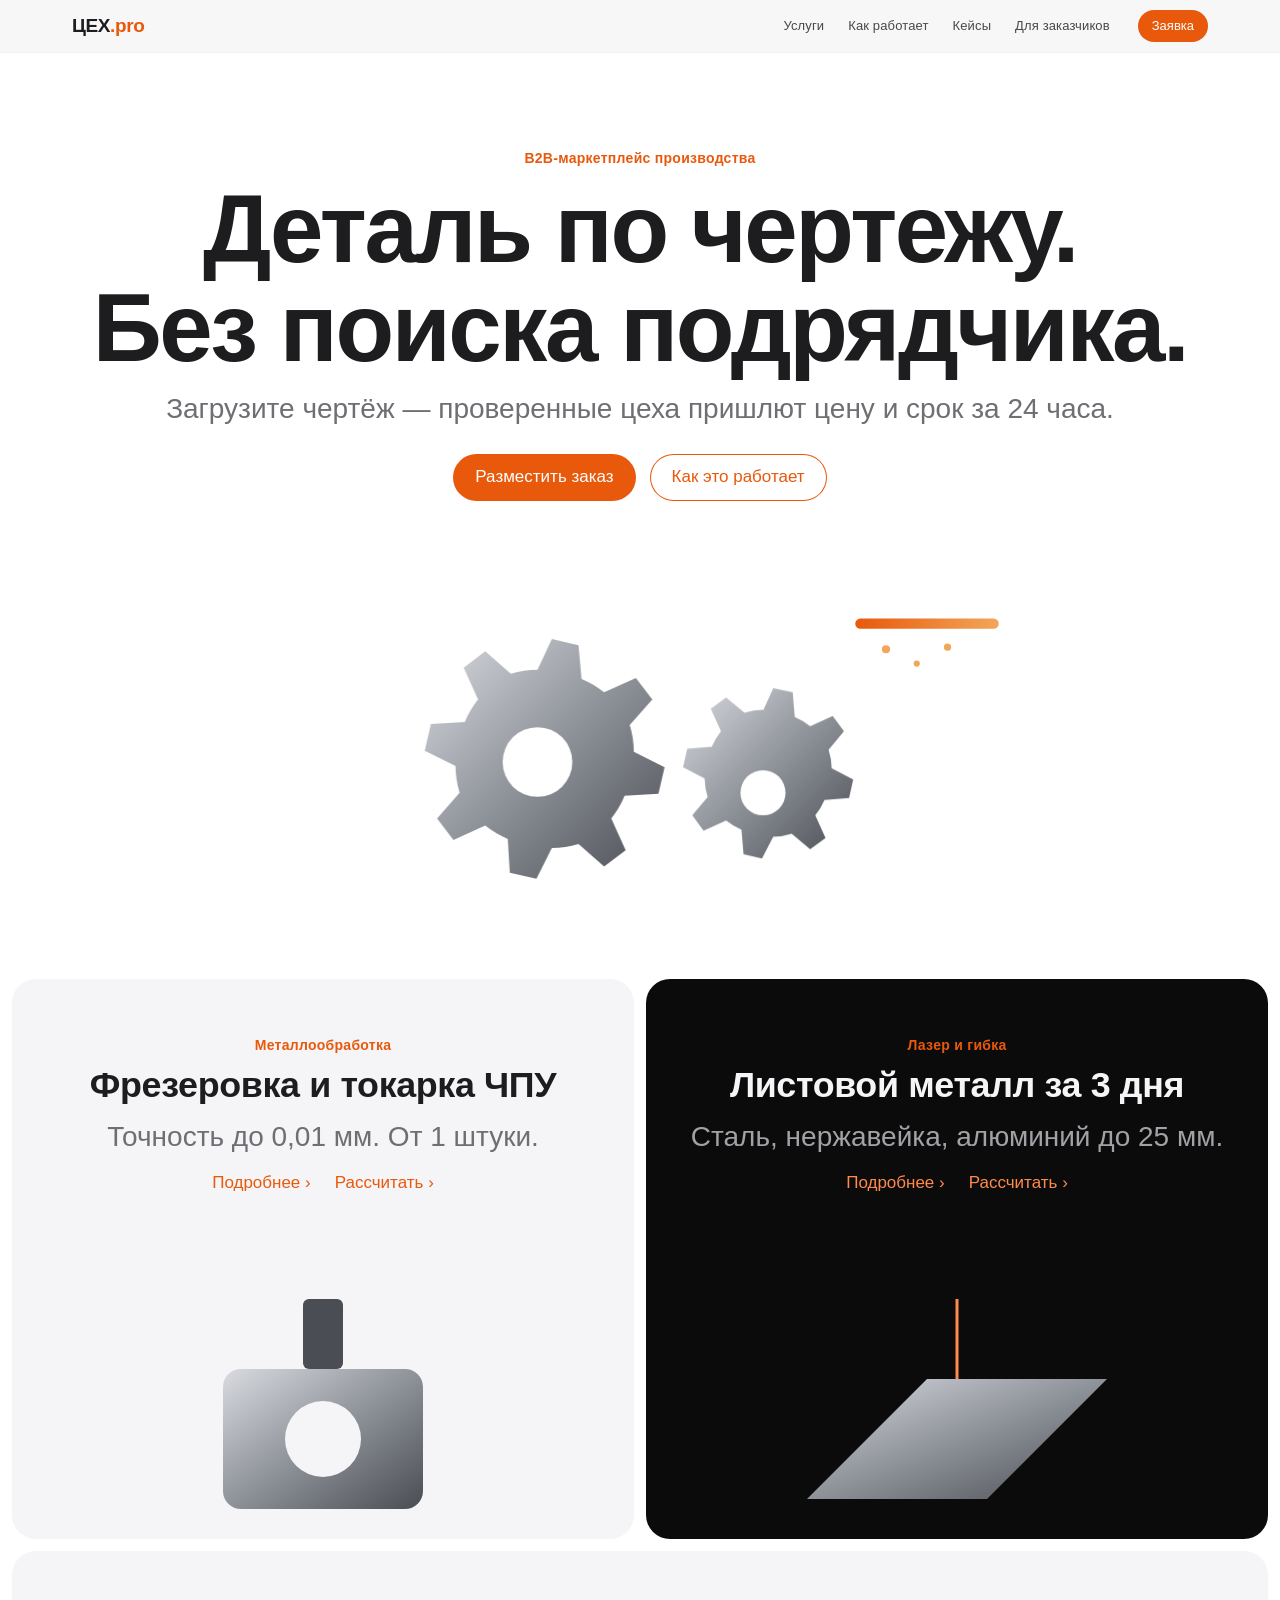
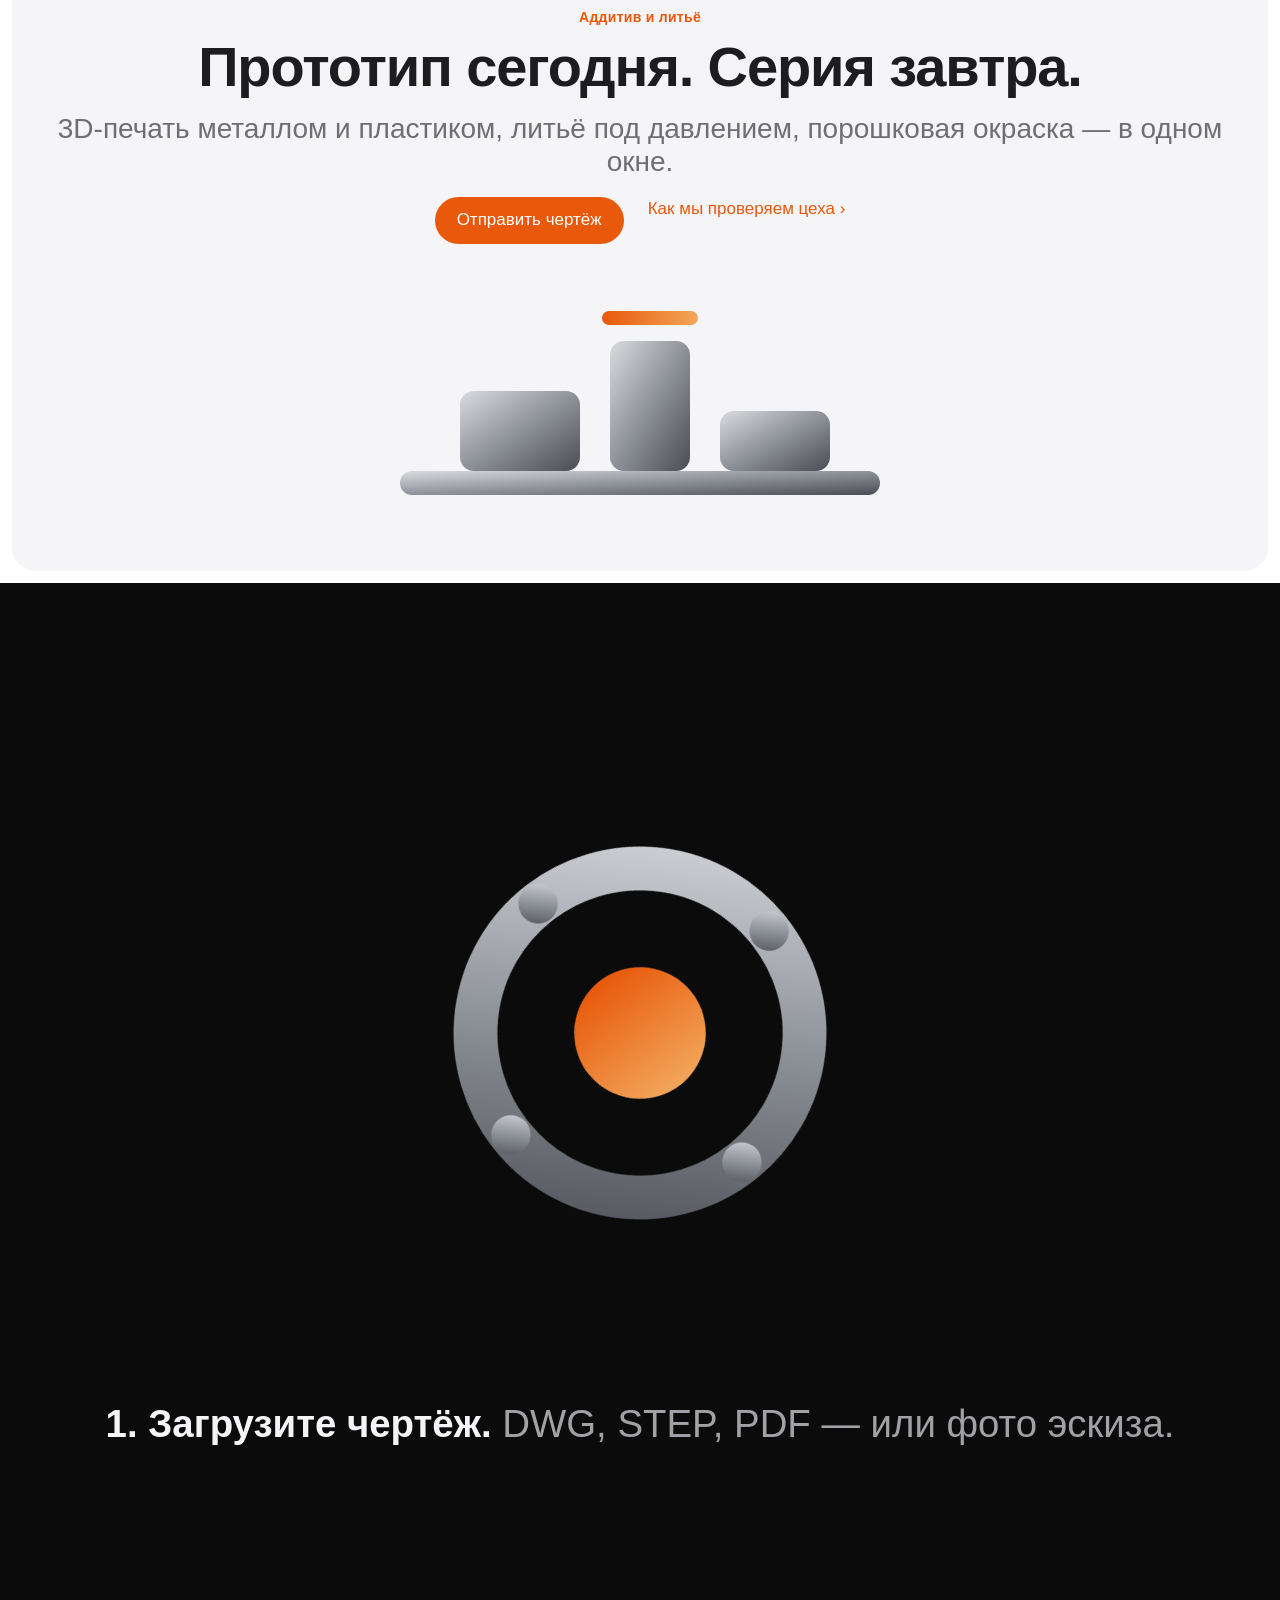
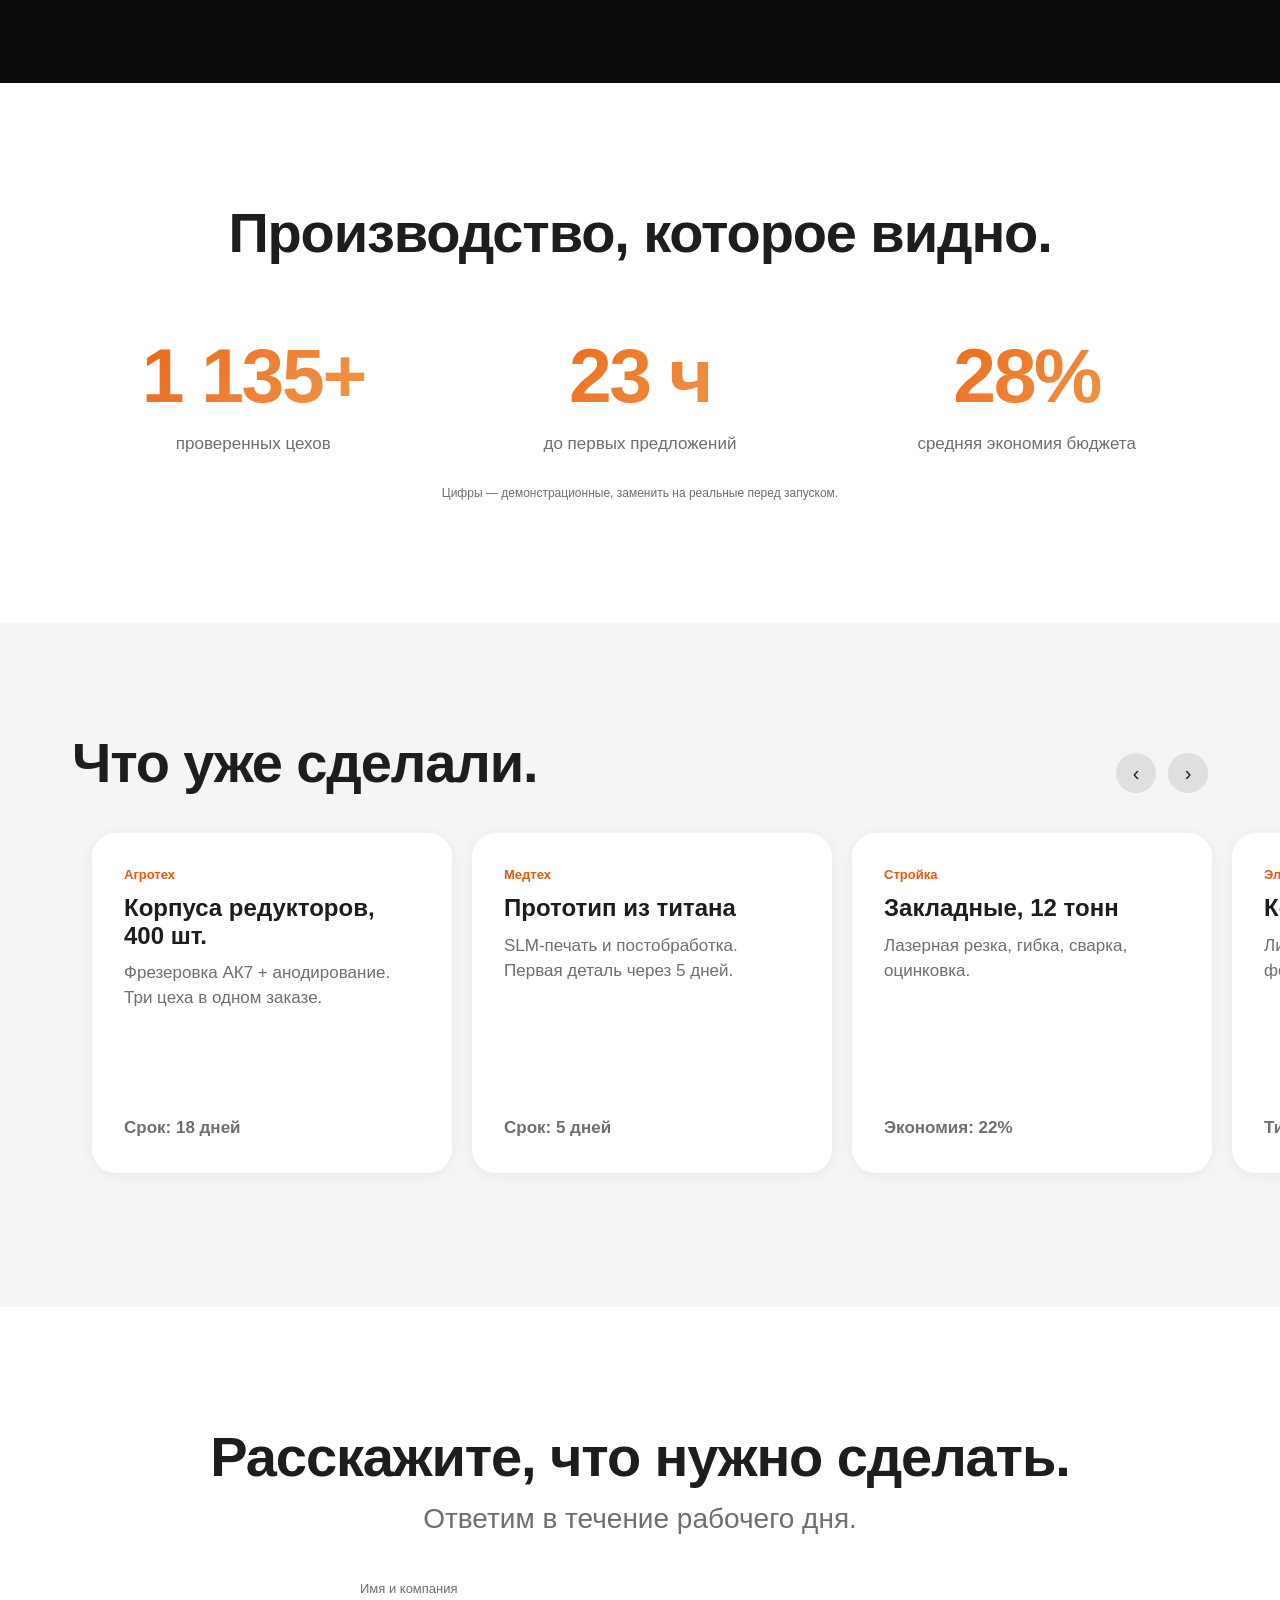
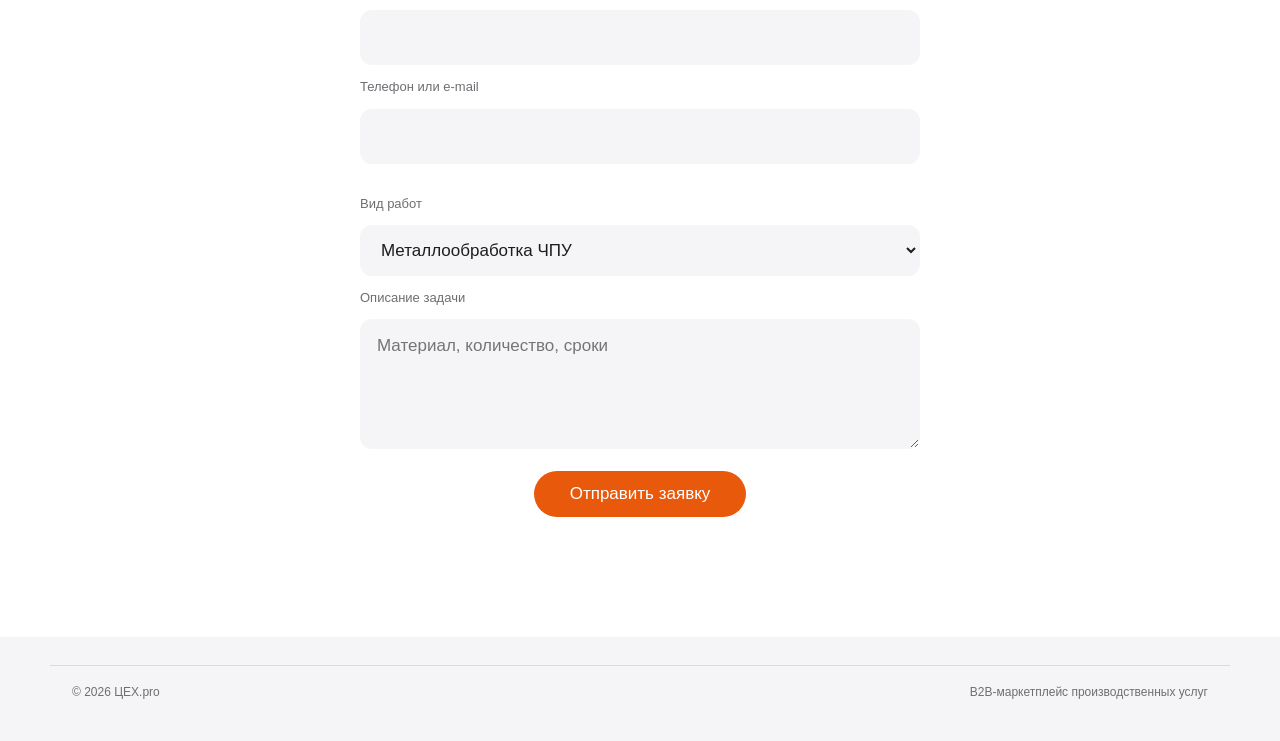
==== commit f60a7ae0: "Карусель: точки пружины совпадают с нативным scroll-snap (без доводки на 20px); README Co-Authored-B" ====
--- a/apple-style-study/index.html
+++ b/apple-style-study/index.html
@@ -98,7 +98,7 @@
 /* Carousel */
 .cases{background:var(--bg-alt);padding:110px 0}
 .rail{display:flex;gap:20px;overflow-x:auto;scroll-snap-type:x mandatory;padding:40px 22px 24px;scrollbar-width:none;
-  scroll-padding-left:max(22px,calc((100vw - var(--max))/2 + 22px))}
+  scroll-padding-left:calc(max(22px,calc((100vw - var(--max))/2 + 22px)) + 20px)}
 .rail::-webkit-scrollbar{display:none}
 .rail.drag{scroll-snap-type:none;cursor:grabbing;user-select:none}
 @media (pointer:fine){.rail{cursor:grab}}
@@ -325,7 +325,8 @@
   const rail = document.getElementById('rail');
   const cards = [...rail.querySelectorAll('.card')];
   const maxScroll = () => rail.scrollWidth - rail.clientWidth;
-  const snaps = () => cards.map((c, i) => i === 0 ? 0 : Math.min(maxScroll(), Math.max(0, c.offsetLeft - cards[0].offsetLeft)));
+  const snaps = () => { const pl = parseFloat(getComputedStyle(rail).scrollPaddingLeft) || 0, r0 = rail.getBoundingClientRect().left - rail.scrollLeft;
+    return cards.map(c => Math.round(Math.min(maxScroll(), Math.max(0, c.getBoundingClientRect().left - r0 - pl)))); }; // same points as native scroll-snap
   const project = (v, d = 0.998) => (v / 1000) * d / (1 - d);           // Apple's projection, v in px/s
   const rubber = (o, dim, c = 0.55) => (o * dim * c) / (dim + c * Math.abs(o));
   let spring = null, over = 0;
